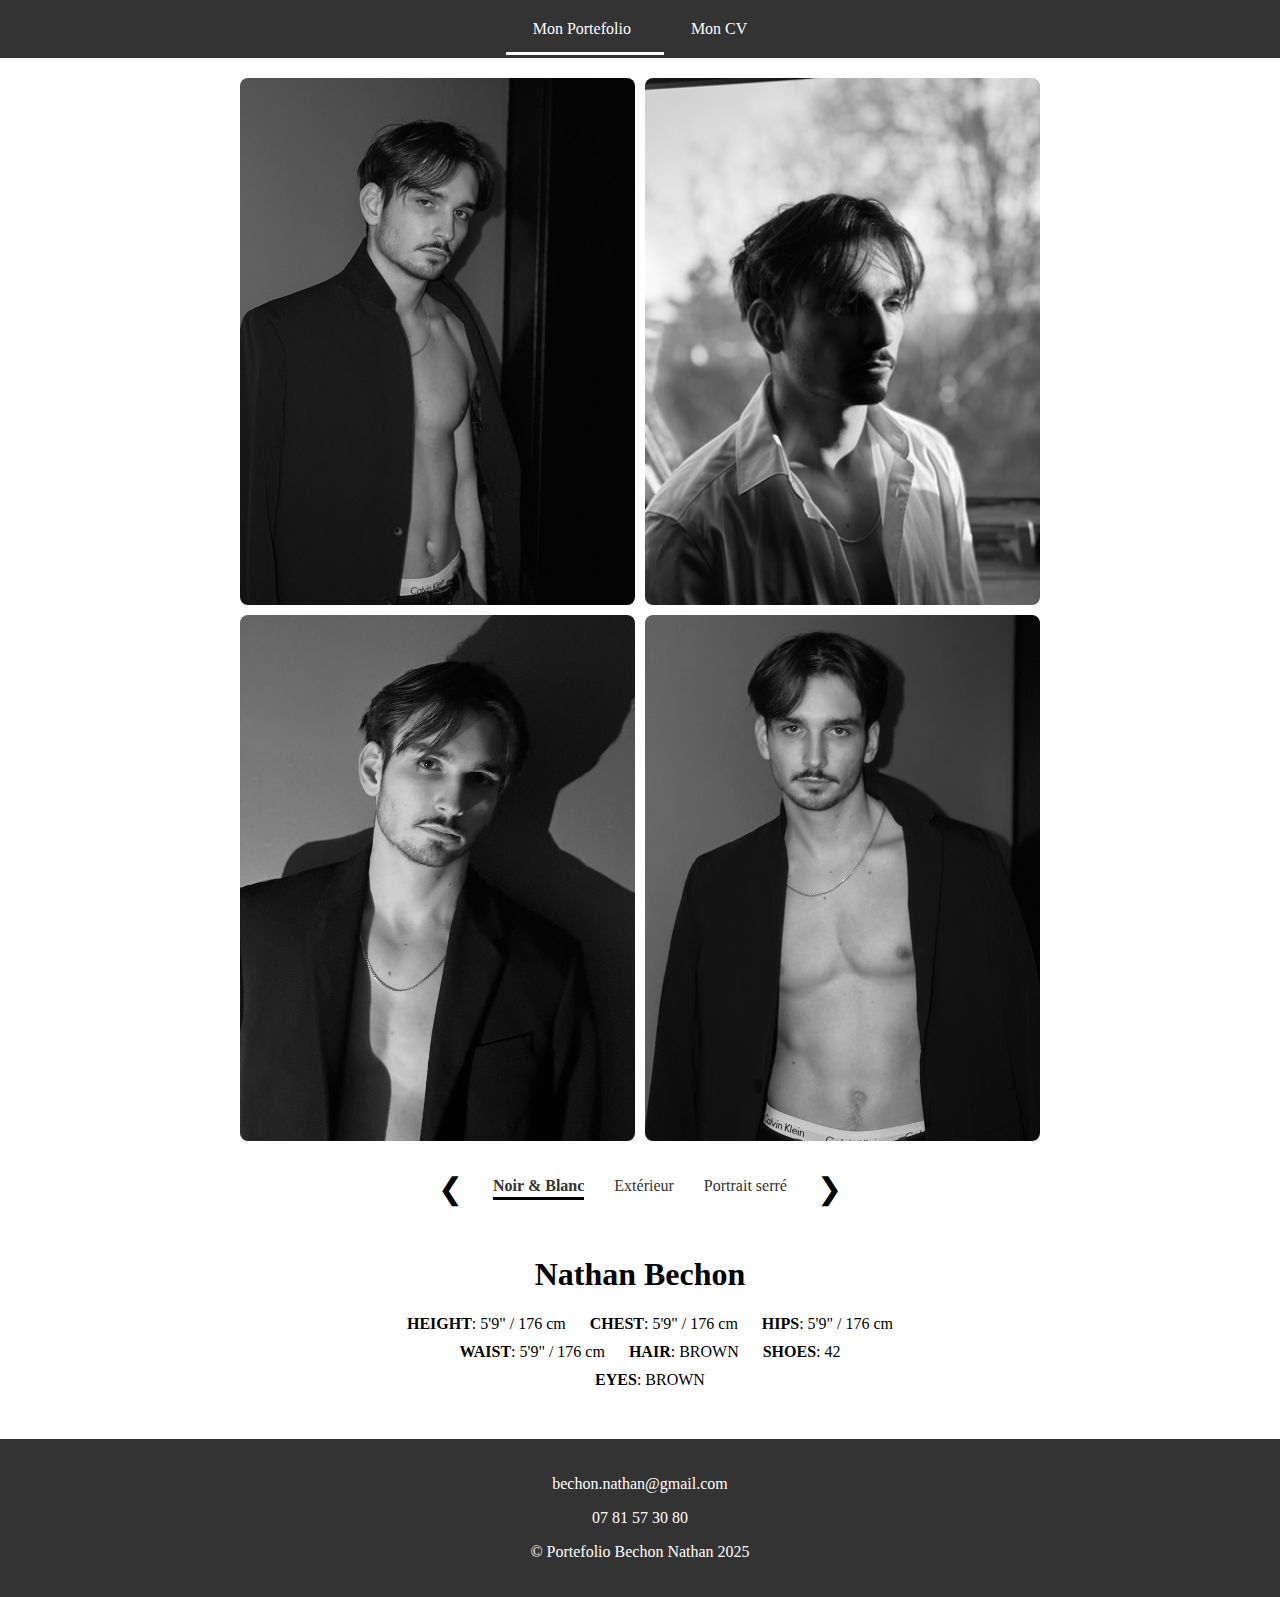
==== index.html @ d7beb84d "footerrrr" ====
<!DOCTYPE html>
<html lang="fr">
<head>
    <meta charset="UTF-8">
    <meta name="viewport" content="width=device-width, initial-scale=1.0">
    <title>Mon Portefolio</title>
    <link rel="stylesheet" href="style.css">
    <script src="script.js" defer></script>
</head>
<body>
    <ul>
        <li><a href="index.html" class="active">Mon Portefolio</a></li>
        <li><a href="cv.html">Mon CV</a></li>
    </ul>

    <main>
        <div class="carousel-container">
            <div class="carousel">
                <div class="carousel-inner">
                    <div class="carousel-item">
                        <img src="noir_blanc.jpeg" alt="Image 1">
                        <img src="noir_blanc_fenetre.jpeg" alt="Image 2">
                        <img src="noir_blanc_veste_zoom.jpeg" alt="Image 3">
                        <img src="noir_blanc_veste.jpeg" alt="Image 4">
                    </div>
                    <div class="carousel-item">
                        <img src="couleur_pied.jpeg" alt="Image 5">
                        <img src="couleur_buste.jpeg" alt="Image 6">
                        <img src="couleur_americain.jpeg" alt="Image 7">
                        <img src="couleur_tete.jpeg" alt="Image 8">
                    </div>
                    <div class="carousel-item">
                        <img src="portrait_serre1.jpeg" alt="Image 5">
                        <img src="couleur_buste.jpeg" alt="Image 6">
                        <img src="couleur_americain.jpeg" alt="Image 7">
                        <img src="couleur_tete.jpeg" alt="Image 8">
                    </div>
                </div>
            </div>
        </div>

        <div class="themes-container">
            <button class="prev" onclick="prevSlide()">&#10094;</button>
        
            <div class="themes">
                <span class="theme active" onclick="goToSlide(0)">Noir & Blanc</span>
                <span class="theme" onclick="goToSlide(1)">Extérieur</span>
                <span class="theme" onclick="goToSlide(2)">Portrait serré</span>
            </div>
        
            <button class="next" onclick="nextSlide()">&#10095;</button>
        </div>

        <section>
            <h1>Nathan Bechon</h1>
            <p class="info">
              <b>HEIGHT</b>: 5'9" / 176 cm  
              <b>CHEST</b>: 5'9" / 176 cm
              <b>HIPS</b>: 5'9" / 176 cm<br>
              <b>WAIST</b>: 5'9" / 176 cm
              <b>HAIR</b>: BROWN 
              <b>SHOES</b>: 42<br>
              <b>EYES</b>: BROWN
          </p>
        </section>
    </main>

    <footer>
        <div class="info_footer">
            <p><a href="mailto:bechon.nathan@gmail.com">bechon.nathan@gmail.com</a></p>
            <p>07 81 57 30 80</p>
        </div>
        <p>&copy; Portefolio Bechon Nathan 2025</p>
    </footer>
</body>
</html>
---- style.css ----
body {
  margin: 0;
}

/* ---------------- NAVIGATION ---------------- */
/* Enlever les marges et les paddings pour que le menu prenne toute la largeur de la page */
ul {
  list-style-type: none;
  margin: 0;  /* Pas de marge autour de l'élément */
  padding: 0;  /* Pas de padding */
  background-color: #333;
  display: flex;
  justify-content: center;  /* Centrer les éléments horizontalement */
  align-items: center;  /* Centrer les éléments verticalement */
  position: sticky;  /* Le rendre "collant" en haut */
  top: 0;  /* Rester collé en haut de la page */
  width: 100%;  /* Faire en sorte que le menu prenne toute la largeur */
  z-index: 1000;  /* Assurer que le menu reste au-dessus du contenu */
}

/* Style des éléments de liste */
li {
  margin: 0;  /* Enlever tout écart entre les éléments */
}

/* Style des liens */
li a {
  display: block;
  color: white;
  text-align: center;
  padding: 20px 30px;  /* Padding ajusté pour des liens larges */
  text-decoration: none;
  position: relative;
}

/* Effet au survol des liens */
li a:hover {
  background-color: #111;
}

/* Style de l'élément actif */
li a.active::after {
  content: "";
  position: absolute;
  margin: 3px;
  left: 0;
  bottom: 0;
  width: 100%;
  height: 3px;
  background-color: white;
}


/* ---------------- CARROUSEL ---------------- */
.carousel-container {
  display: flex;
  padding-top: 20px;
  align-items: center;
  position: relative;
  width: 100%;
  max-width: 800px;
  margin: auto;
}

.carousel {
  width: 100%;
  overflow: hidden;
}

.carousel-inner {
  display: flex;
  transition: transform 0.5s ease-in-out;
  width: 300%; /* 3 groupes */
}

.carousel-item {
  width: 50%; /* Chaque groupe occupe la moitié */
  display: grid;
  grid-template-columns: repeat(2, 1fr);
  gap: 10px;
}

.carousel-item img {
  width: 100%;
  object-fit: cover;
  border-radius: 8px;
  transition: transform 0.3s ease, box-shadow 0.3s ease;
}

.carousel-item img:hover {
  transform: scale(1.1); /* zoom léger */
  box-shadow: 0 10px 20px rgba(0, 0, 0, 0.3); /* petit effet d'ombre pour le relief */
  z-index: 1;
}



/* Pour les écrans plus grands (comme les PC de bureau ou grands moniteurs) */
@media (min-width: 2000px) {
  .carousel-container {
    max-width: 1300px; /* Ou plus, en fonction de tes préférences */
    margin: auto; /* Centrer le carrousel */
  }

  .carousel-item {
    width: 100%; /* Prendre toute la largeur disponible */
    grid-template-columns: repeat(2, 1fr); /* Afficher 4 images sur une ligne */
  }

  .carousel-item img {
    width: 100%;
    height: auto; /* Pour garder un ratio d'image correct */
  }
}


/* ---------------- THEMES + FLECHES ---------------- */
.themes-container {
  display: flex;
  justify-content: center;
  align-items: center;
  margin-top: 20px;
  gap: 20px; /* Espacement entre les flèches et les thèmes */
}

.themes {
  display: flex;
  gap: 30px; /* Espacement entre les thèmes */
}

/* Style des thèmes */
.theme {
  cursor: pointer;
  position: relative;
  padding-bottom: 5px;
  color: #333;
  font-weight: 400;
  transition: color 0.3s;
}

.theme:hover {
  color: #666;
}

.theme.active {
  font-weight: bold;
}

.theme.active::after {
  content: "";
  position: absolute;
  bottom: 0;
  left: 0;
  width: 100%;
  height: 3px;
  background: black;
}

/* Style des nouvelles flèches autour des thèmes */
.themes-container .prev,
.themes-container .next {
  background-color: transparent;
  color: black;
  border: none;
  font-size: 30px;
  cursor: pointer;
  padding: 10px;
  transition: color 0.3s;
}

.themes-container .prev:hover,
.themes-container .next:hover {
  color: gray;
}

/* ---------------- BOUTONS (GLOBAUX) ---------------- */
button {
  background-color: rgba(0, 0, 0, 0.5);
  color: white;
  border: none;
  padding: 10px;
  cursor: pointer;
  font-size: 20px;
}

button:hover {
  background-color: rgba(0, 0, 0, 0.8);
}

/* ---------------- AUTRES SECTIONS ---------------- */
section {
  margin: 40px auto;
  max-width: 800px;
  text-align: center;
}

footer {
  text-align: center;
  padding: 20px;
  background-color: #333;
  color: white;
  margin-top: 40px;
}

/* ---------------- INFORMATION PERSO ---------------- */

.info b {
  margin-left: 20px; /* Ajoute de l'espace entre les lignes */
  margin-bottom: 10px;
  display: inline-block; /* S'assurer que chaque élément est en bloc et non en ligne */
}

.info_footer a {
  color: inherit;       /* Prend la couleur du texte parent */
  text-decoration: none; /* Enlève le soulignement */
}

/* ---------------- PAGE CV ---------------- */

.photo_cv {
  width: 60%;
  margin: auto;
}
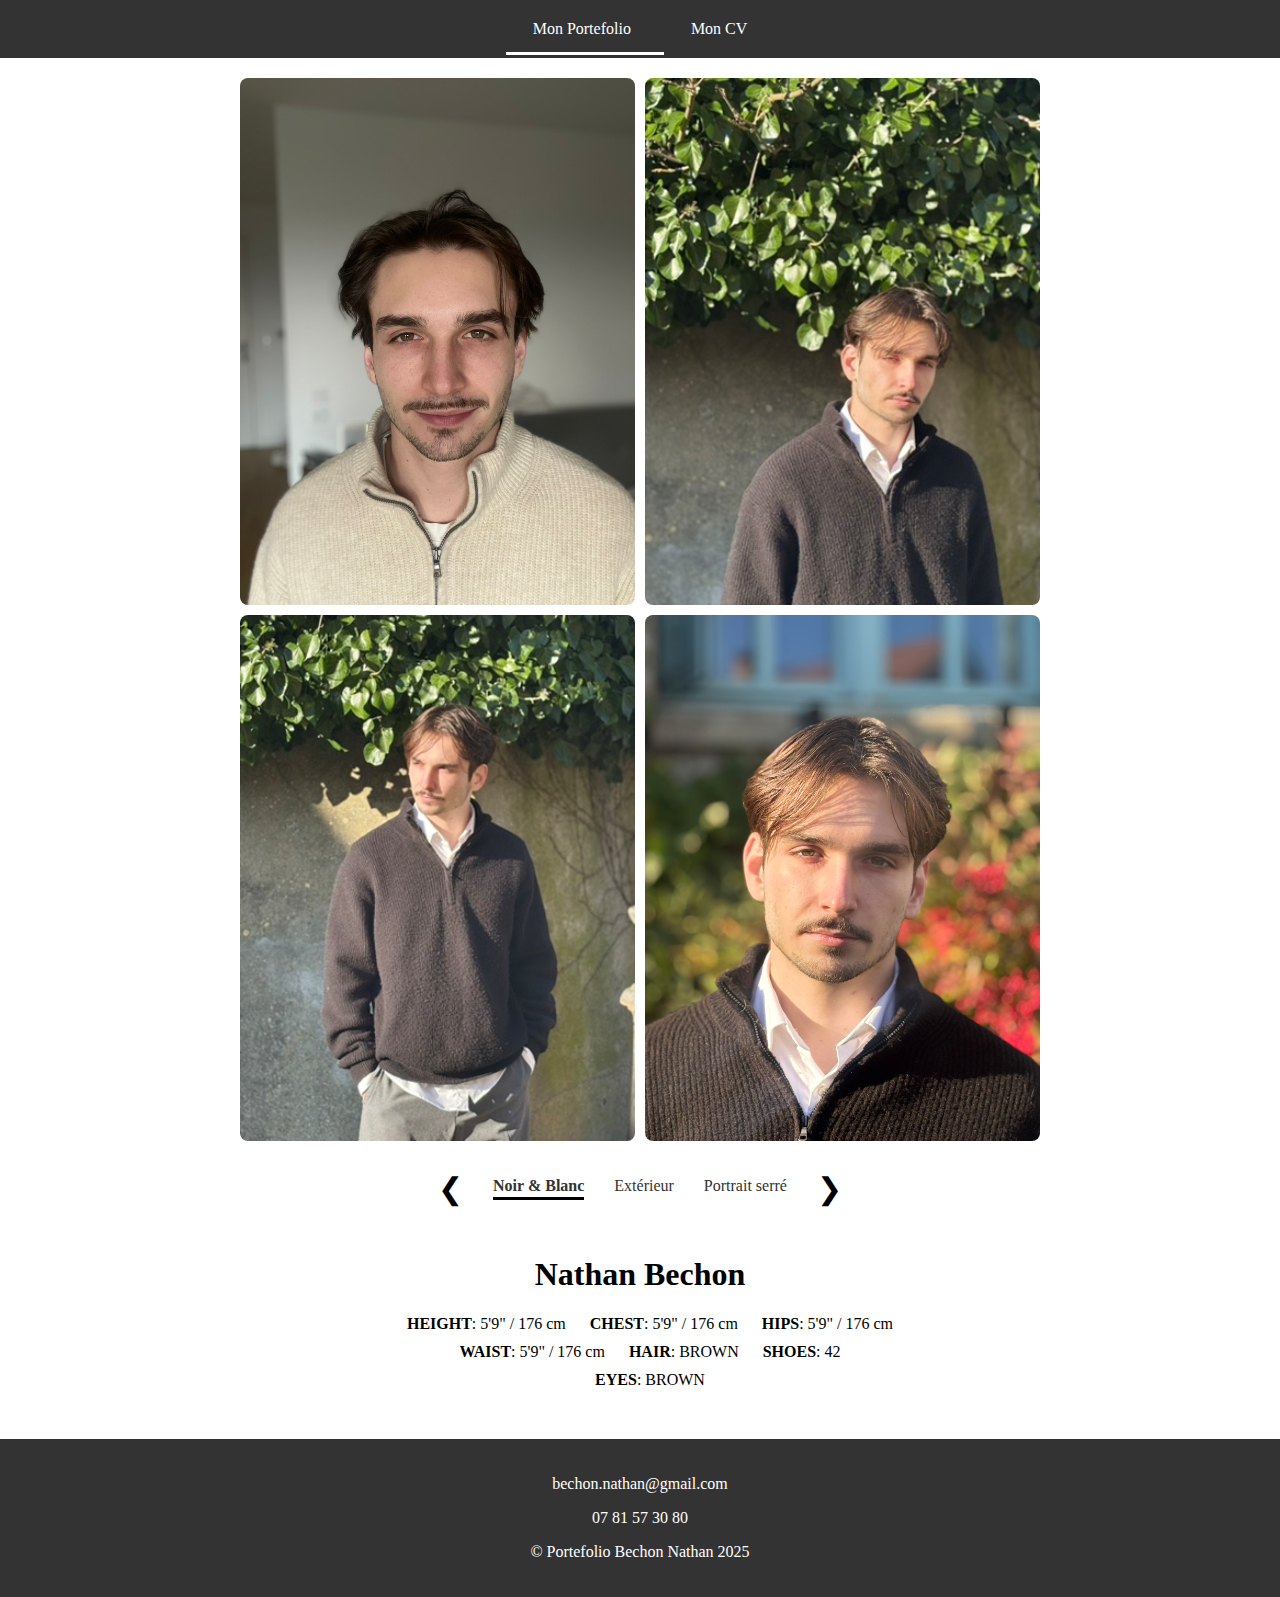
==== commit f5d647de: "order" ====
--- a/index.html
+++ b/index.html
@@ -18,10 +18,10 @@
             <div class="carousel">
                 <div class="carousel-inner">
                     <div class="carousel-item">
-                        <img src="noir_blanc.jpeg" alt="Image 1">
-                        <img src="noir_blanc_fenetre.jpeg" alt="Image 2">
-                        <img src="noir_blanc_veste_zoom.jpeg" alt="Image 3">
-                        <img src="noir_blanc_veste.jpeg" alt="Image 4">
+                        <img src="portrait_serre1.jpeg" alt="Image 5">
+                        <img src="couleur_buste.jpeg" alt="Image 6">
+                        <img src="couleur_americain.jpeg" alt="Image 7">
+                        <img src="couleur_tete.jpeg" alt="Image 8">
                     </div>
                     <div class="carousel-item">
                         <img src="couleur_pied.jpeg" alt="Image 5">
@@ -30,10 +30,10 @@
                         <img src="couleur_tete.jpeg" alt="Image 8">
                     </div>
                     <div class="carousel-item">
-                        <img src="portrait_serre1.jpeg" alt="Image 5">
-                        <img src="couleur_buste.jpeg" alt="Image 6">
-                        <img src="couleur_americain.jpeg" alt="Image 7">
-                        <img src="couleur_tete.jpeg" alt="Image 8">
+                        <img src="noir_blanc.jpeg" alt="Image 1">
+                        <img src="noir_blanc_fenetre.jpeg" alt="Image 2">
+                        <img src="noir_blanc_veste_zoom.jpeg" alt="Image 3">
+                        <img src="noir_blanc_veste.jpeg" alt="Image 4">
                     </div>
                 </div>
             </div>
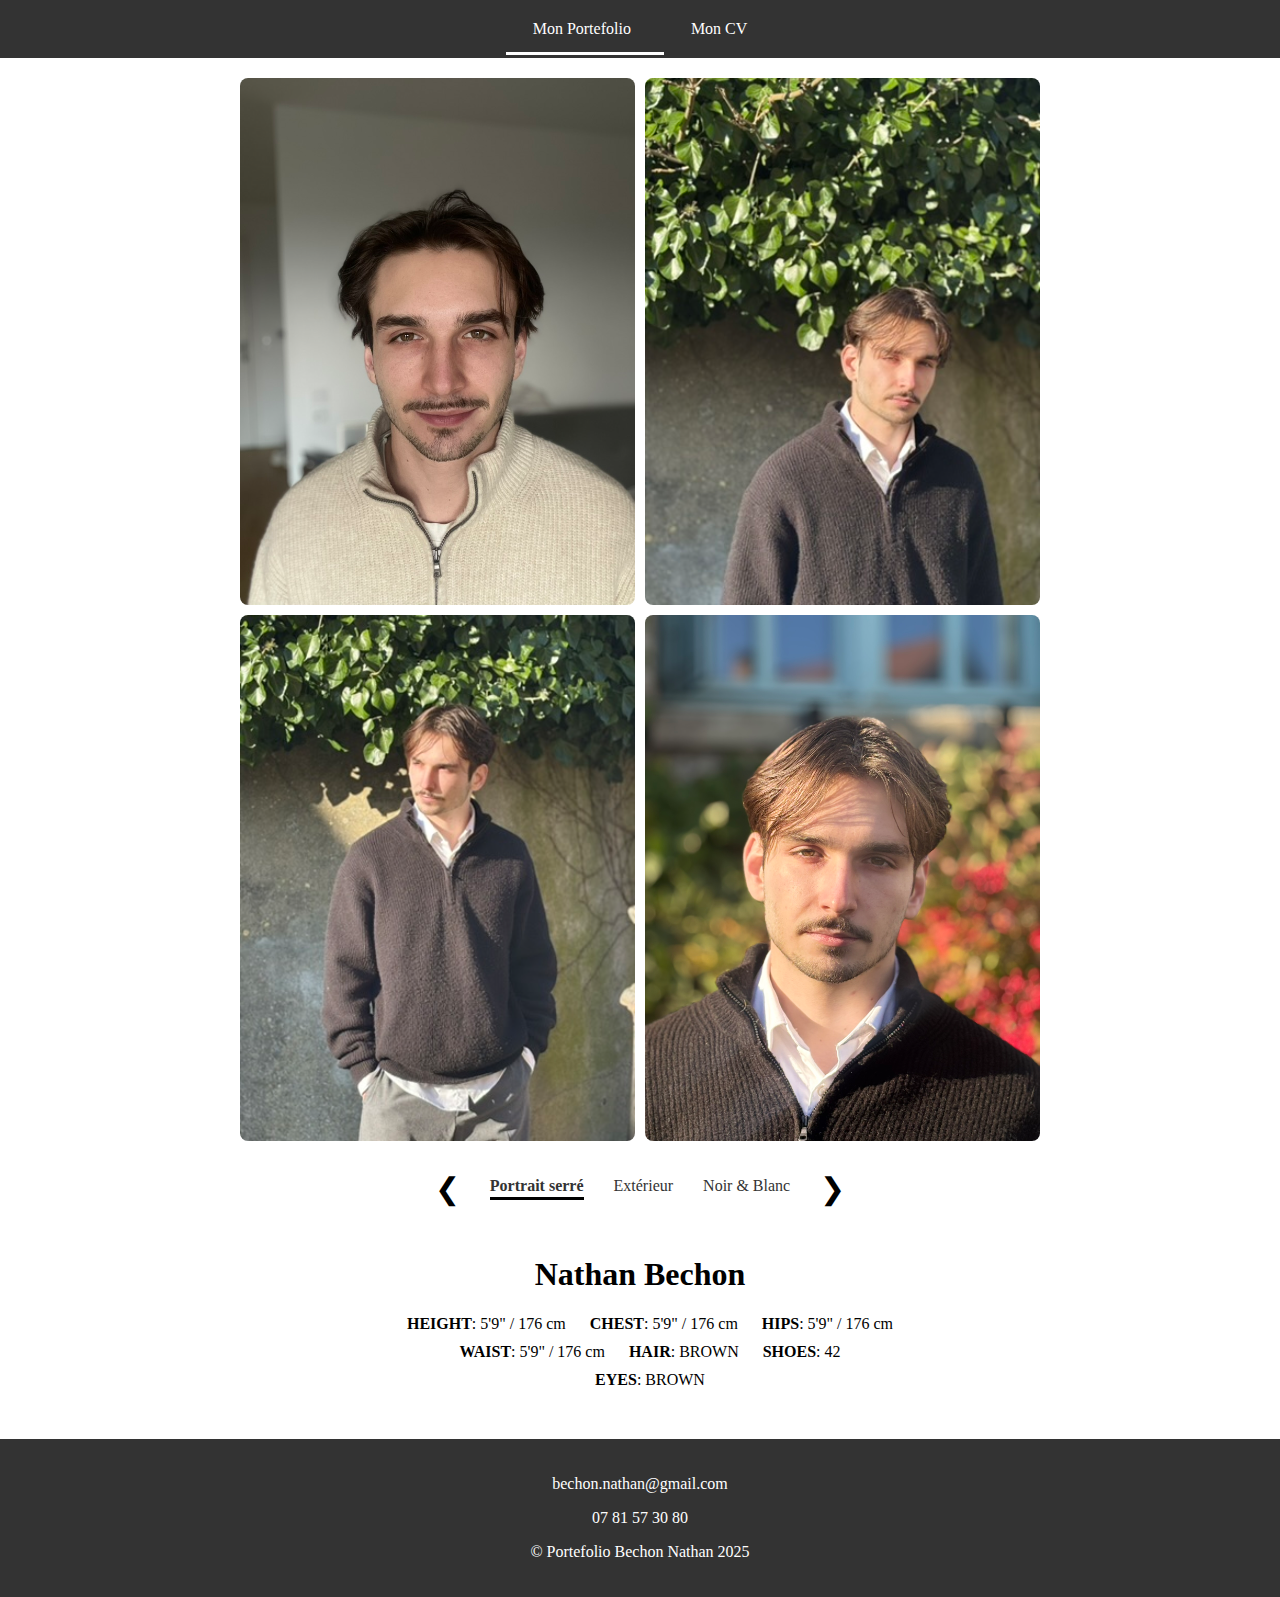
==== commit 33d6b9df: "order changed" ====
--- a/index.html
+++ b/index.html
@@ -43,9 +43,9 @@
             <button class="prev" onclick="prevSlide()">&#10094;</button>
         
             <div class="themes">
-                <span class="theme active" onclick="goToSlide(0)">Noir & Blanc</span>
+                <span class="theme active" onclick="goToSlide(0)">Portrait serré</span>
                 <span class="theme" onclick="goToSlide(1)">Extérieur</span>
-                <span class="theme" onclick="goToSlide(2)">Portrait serré</span>
+                <span class="theme" onclick="goToSlide(2)">Noir & Blanc</span>
             </div>
         
             <button class="next" onclick="nextSlide()">&#10095;</button>
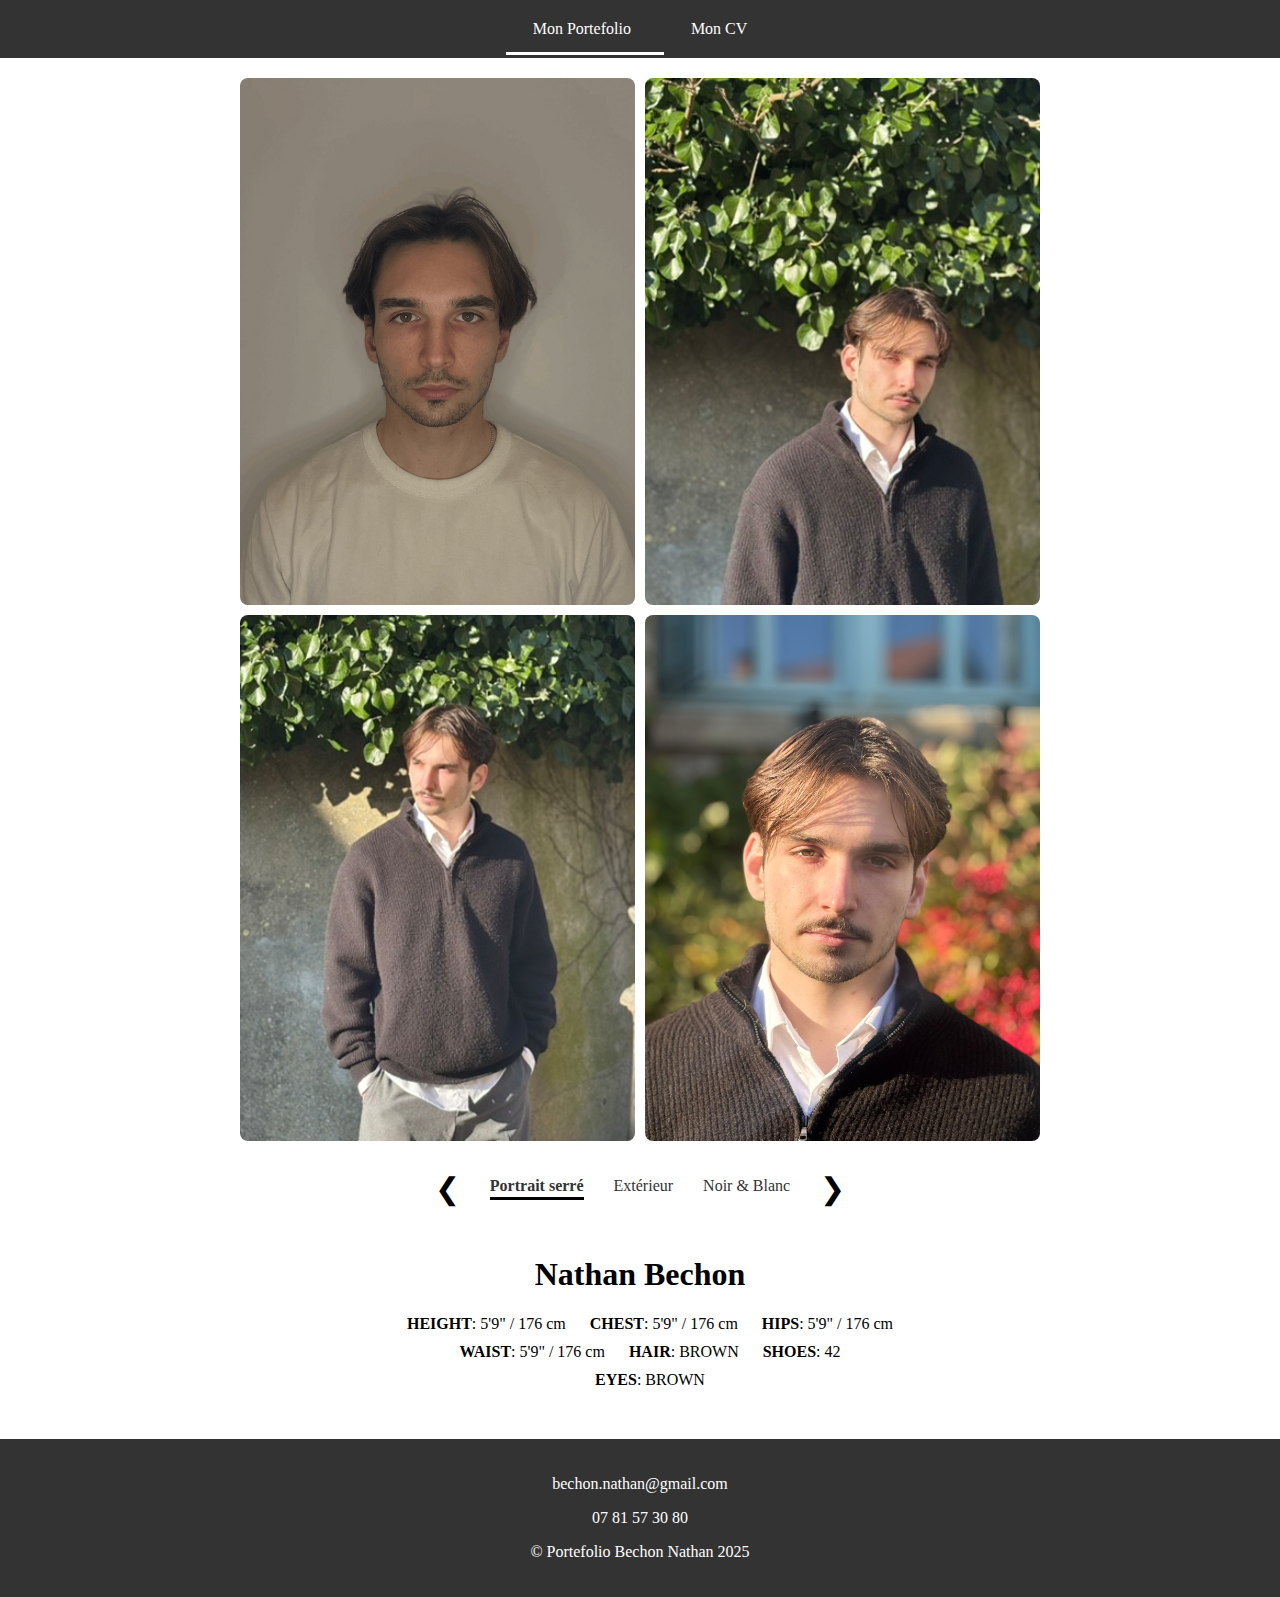
==== commit 634a121f: "picturs2" ====
--- a/index.html
+++ b/index.html
@@ -18,7 +18,7 @@
             <div class="carousel">
                 <div class="carousel-inner">
                     <div class="carousel-item">
-                        <img src="portrait_serre1.jpeg" alt="Image 5">
+                        <img src="portrait.jpg" alt="Image 5">
                         <img src="couleur_buste.jpeg" alt="Image 6">
                         <img src="couleur_americain.jpeg" alt="Image 7">
                         <img src="couleur_tete.jpeg" alt="Image 8">
--- a/style.css
+++ b/style.css
@@ -115,6 +115,16 @@
 
 
 /* ---------------- THEMES + FLECHES ---------------- */
+
+
+@media screen and (max-width: 768px) {
+
+  .themes span {
+    font-size: 12px; /* Réduire la taille de la police pour les petits écrans */
+  }
+}
+
+
 .themes-container {
   display: flex;
   justify-content: center;
@@ -220,4 +230,24 @@
 .photo_cv {
   width: 60%;
   margin: auto;
-}+}
+
+.cv-download {
+  text-align: center;
+  margin: 20px 0;
+}
+
+.btn-download {
+  display: inline-block;
+  padding: 12px 20px;
+  background-color: #333;
+  color: #fff;
+  text-decoration: none;
+  border-radius: 6px;
+  font-weight: bold;
+  transition: background-color 0.3s ease;
+}
+
+.btn-download:hover {
+  background-color: #555;
+}
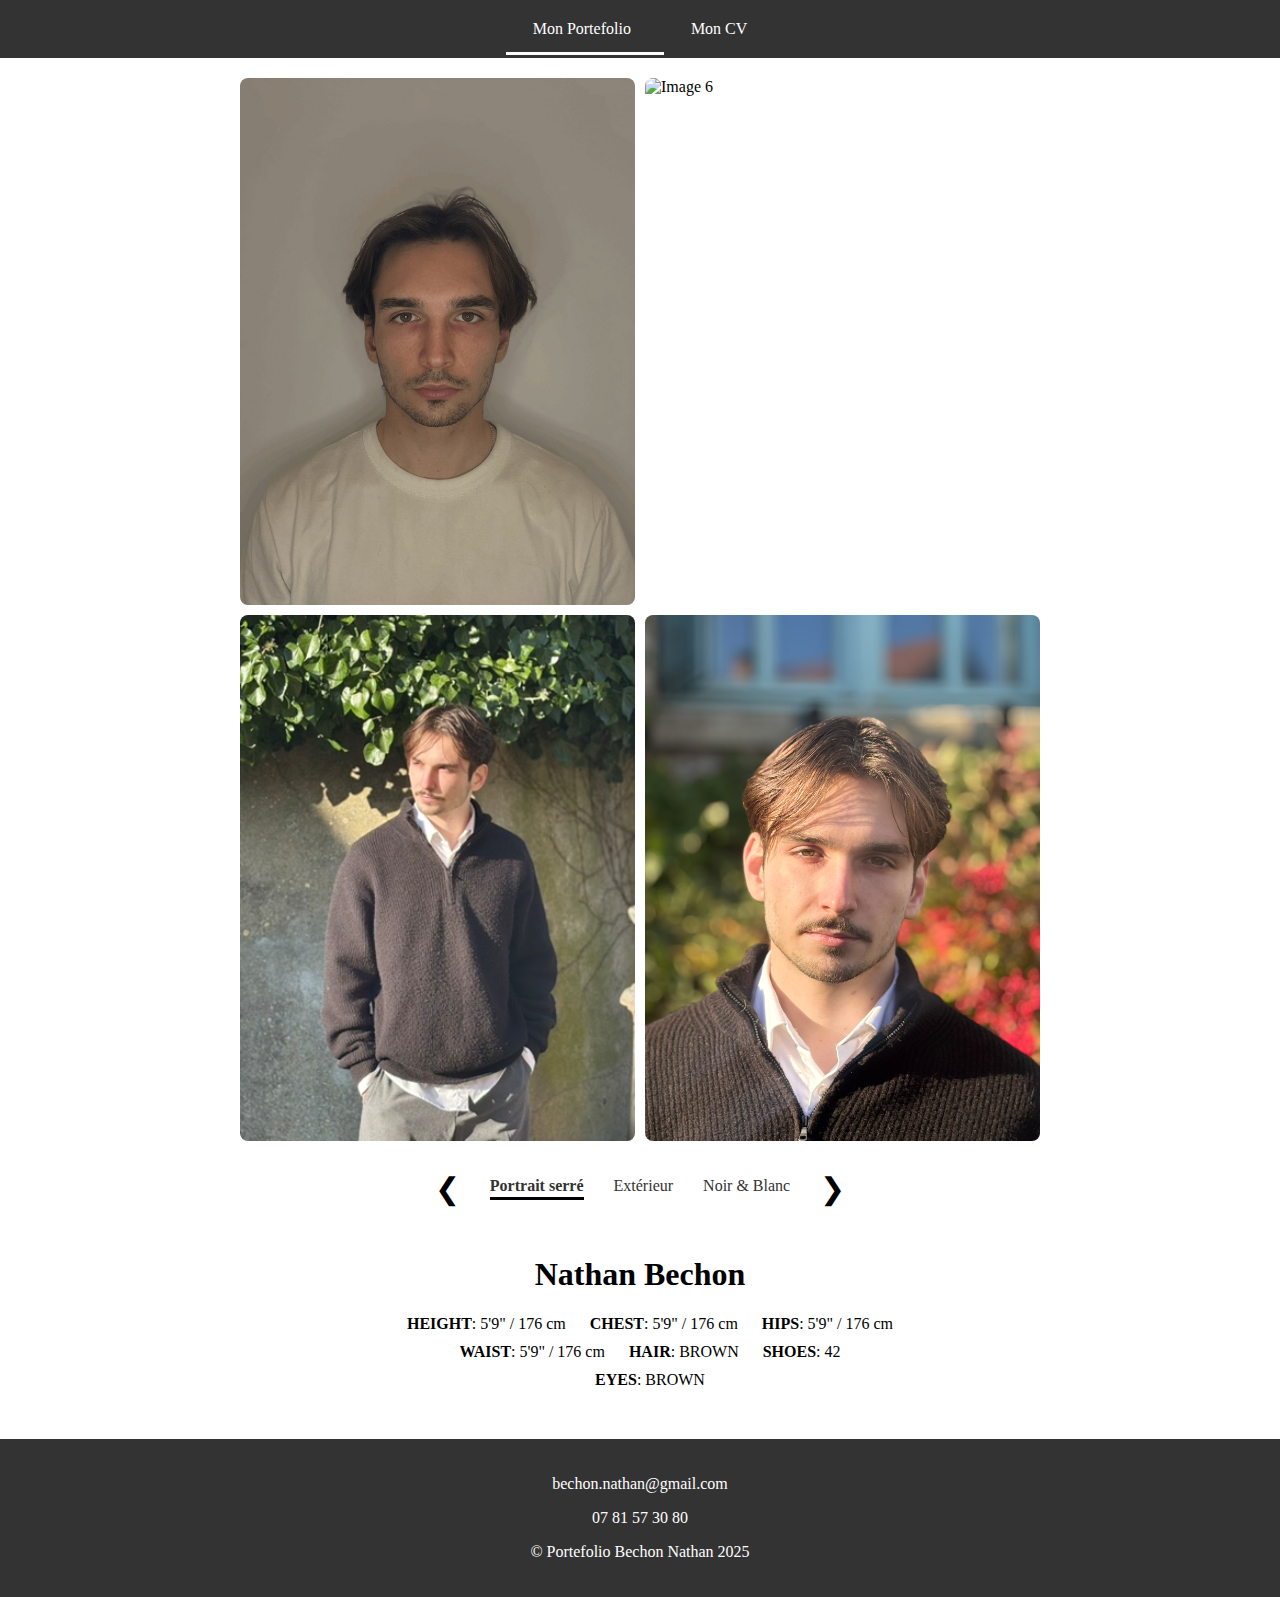
==== commit 0496d44f: "profile" ====
--- a/index.html
+++ b/index.html
@@ -19,12 +19,12 @@
                 <div class="carousel-inner">
                     <div class="carousel-item">
                         <img src="portrait.jpg" alt="Image 5">
-                        <img src="couleur_buste.jpeg" alt="Image 6">
+                        <img src="profile.jpeg" alt="Image 6">
                         <img src="couleur_americain.jpeg" alt="Image 7">
                         <img src="couleur_tete.jpeg" alt="Image 8">
                     </div>
                     <div class="carousel-item">
-                        <img src="couleur_pied.jpeg" alt="Image 5">
+                        <img src="corps.jpeg" alt="Image 5">
                         <img src="couleur_buste.jpeg" alt="Image 6">
                         <img src="couleur_americain.jpeg" alt="Image 7">
                         <img src="couleur_tete.jpeg" alt="Image 8">
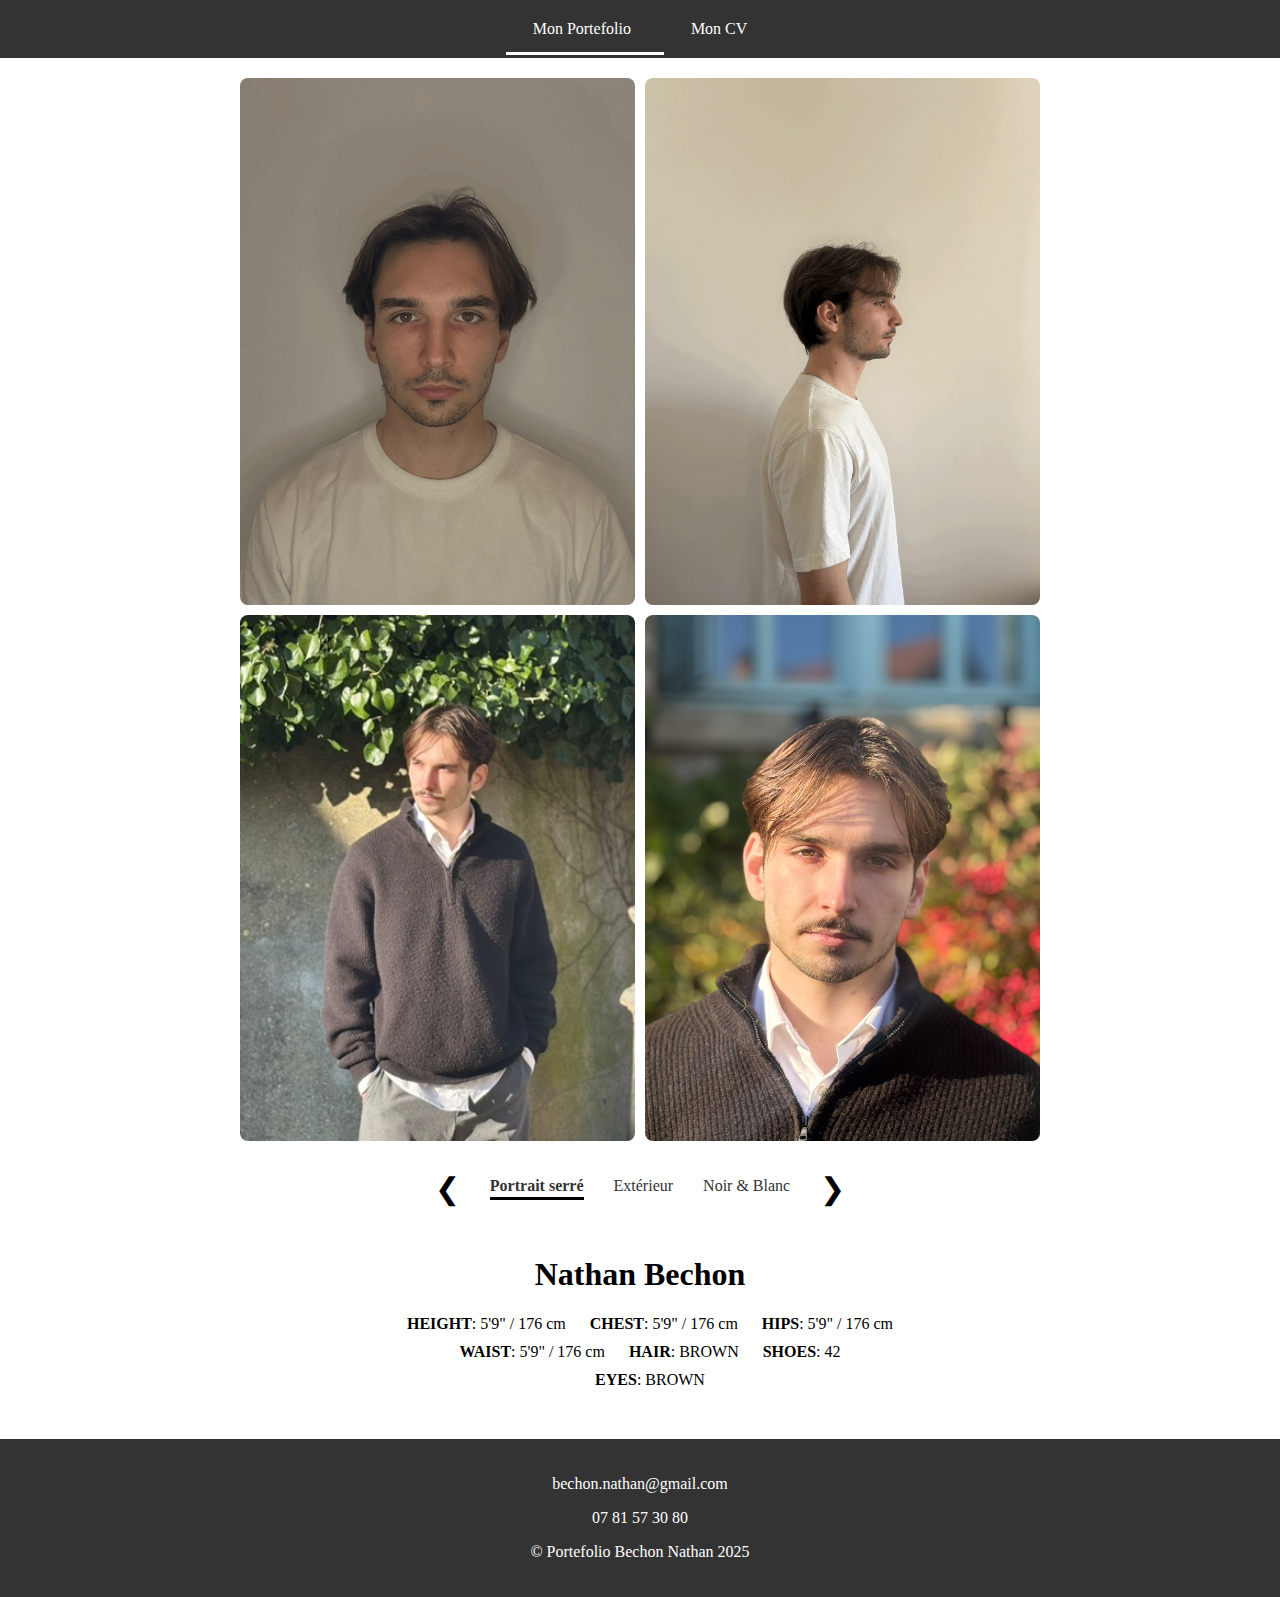
==== commit d182a4e5: "profile2" ====
--- a/index.html
+++ b/index.html
@@ -19,7 +19,7 @@
                 <div class="carousel-inner">
                     <div class="carousel-item">
                         <img src="portrait.jpg" alt="Image 5">
-                        <img src="profile.jpeg" alt="Image 6">
+                        <img src="profile.jpg" alt="Image 6">
                         <img src="couleur_americain.jpeg" alt="Image 7">
                         <img src="couleur_tete.jpeg" alt="Image 8">
                     </div>
